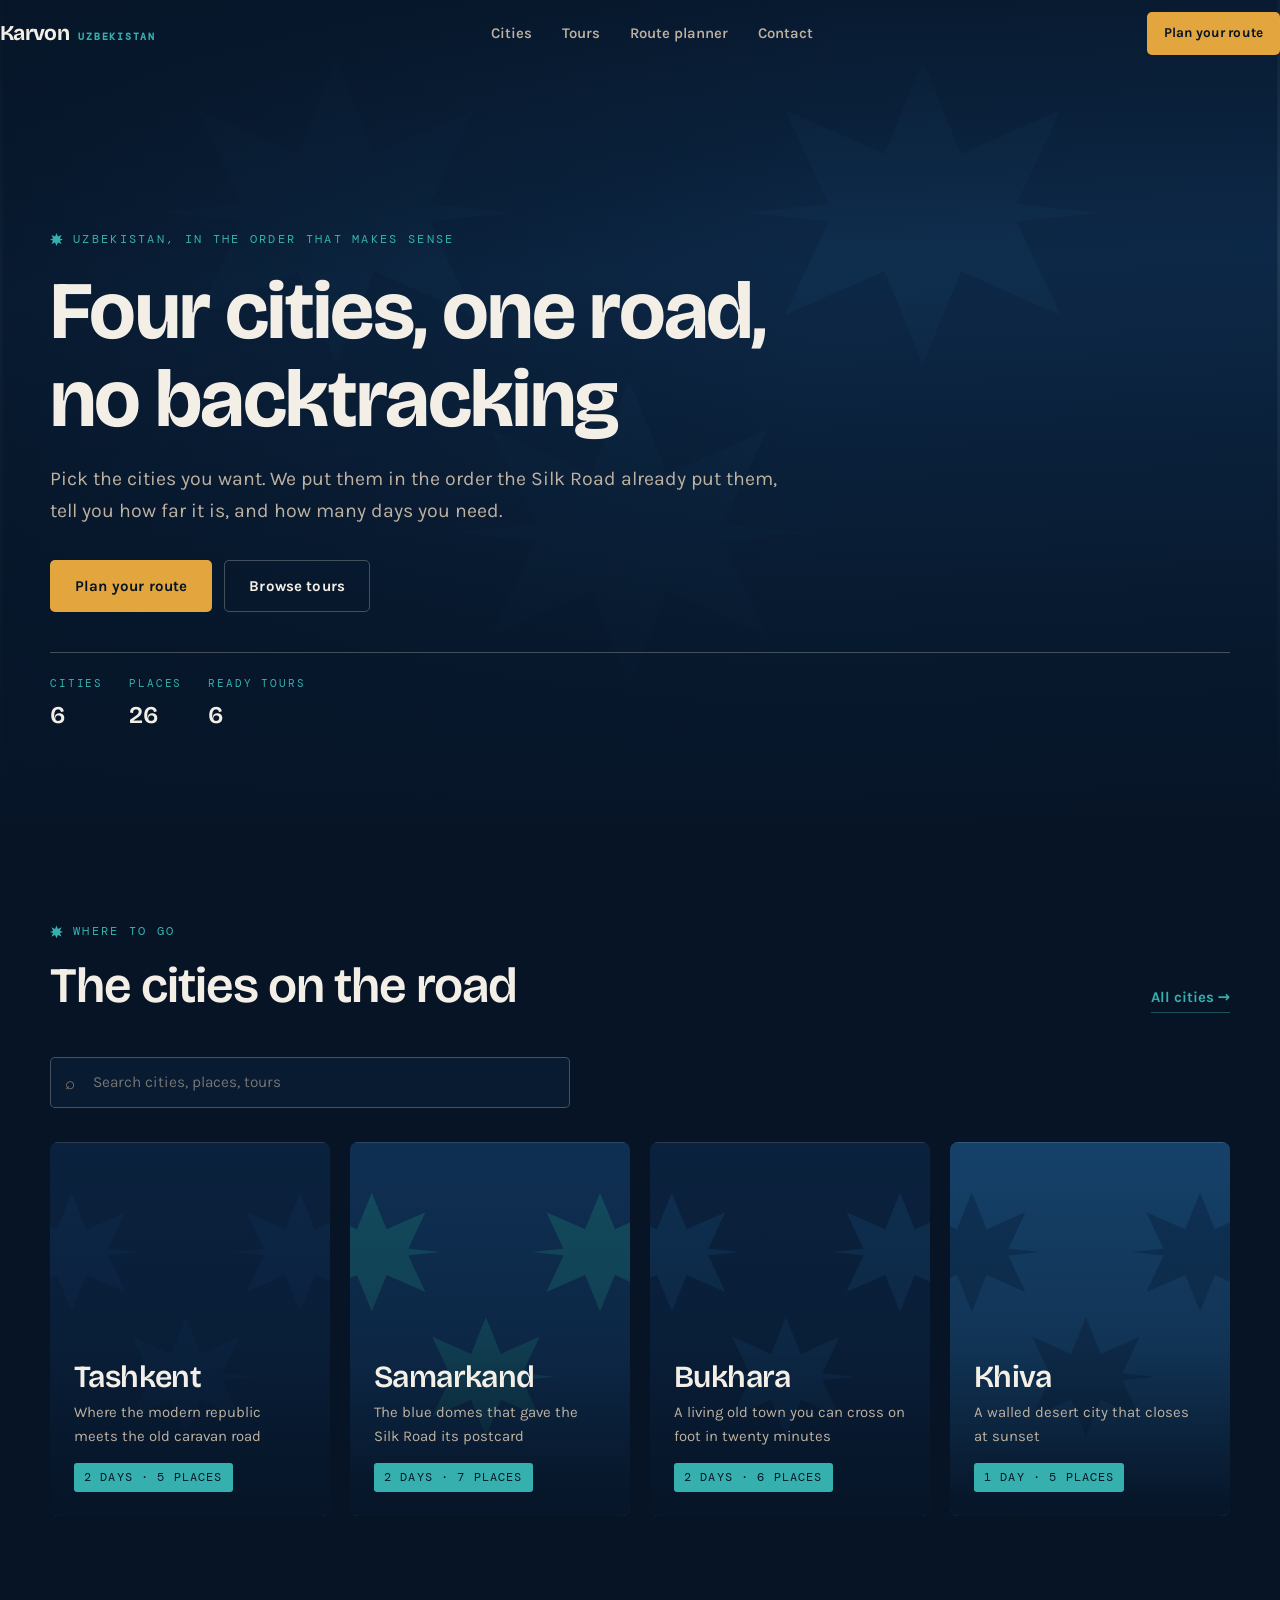
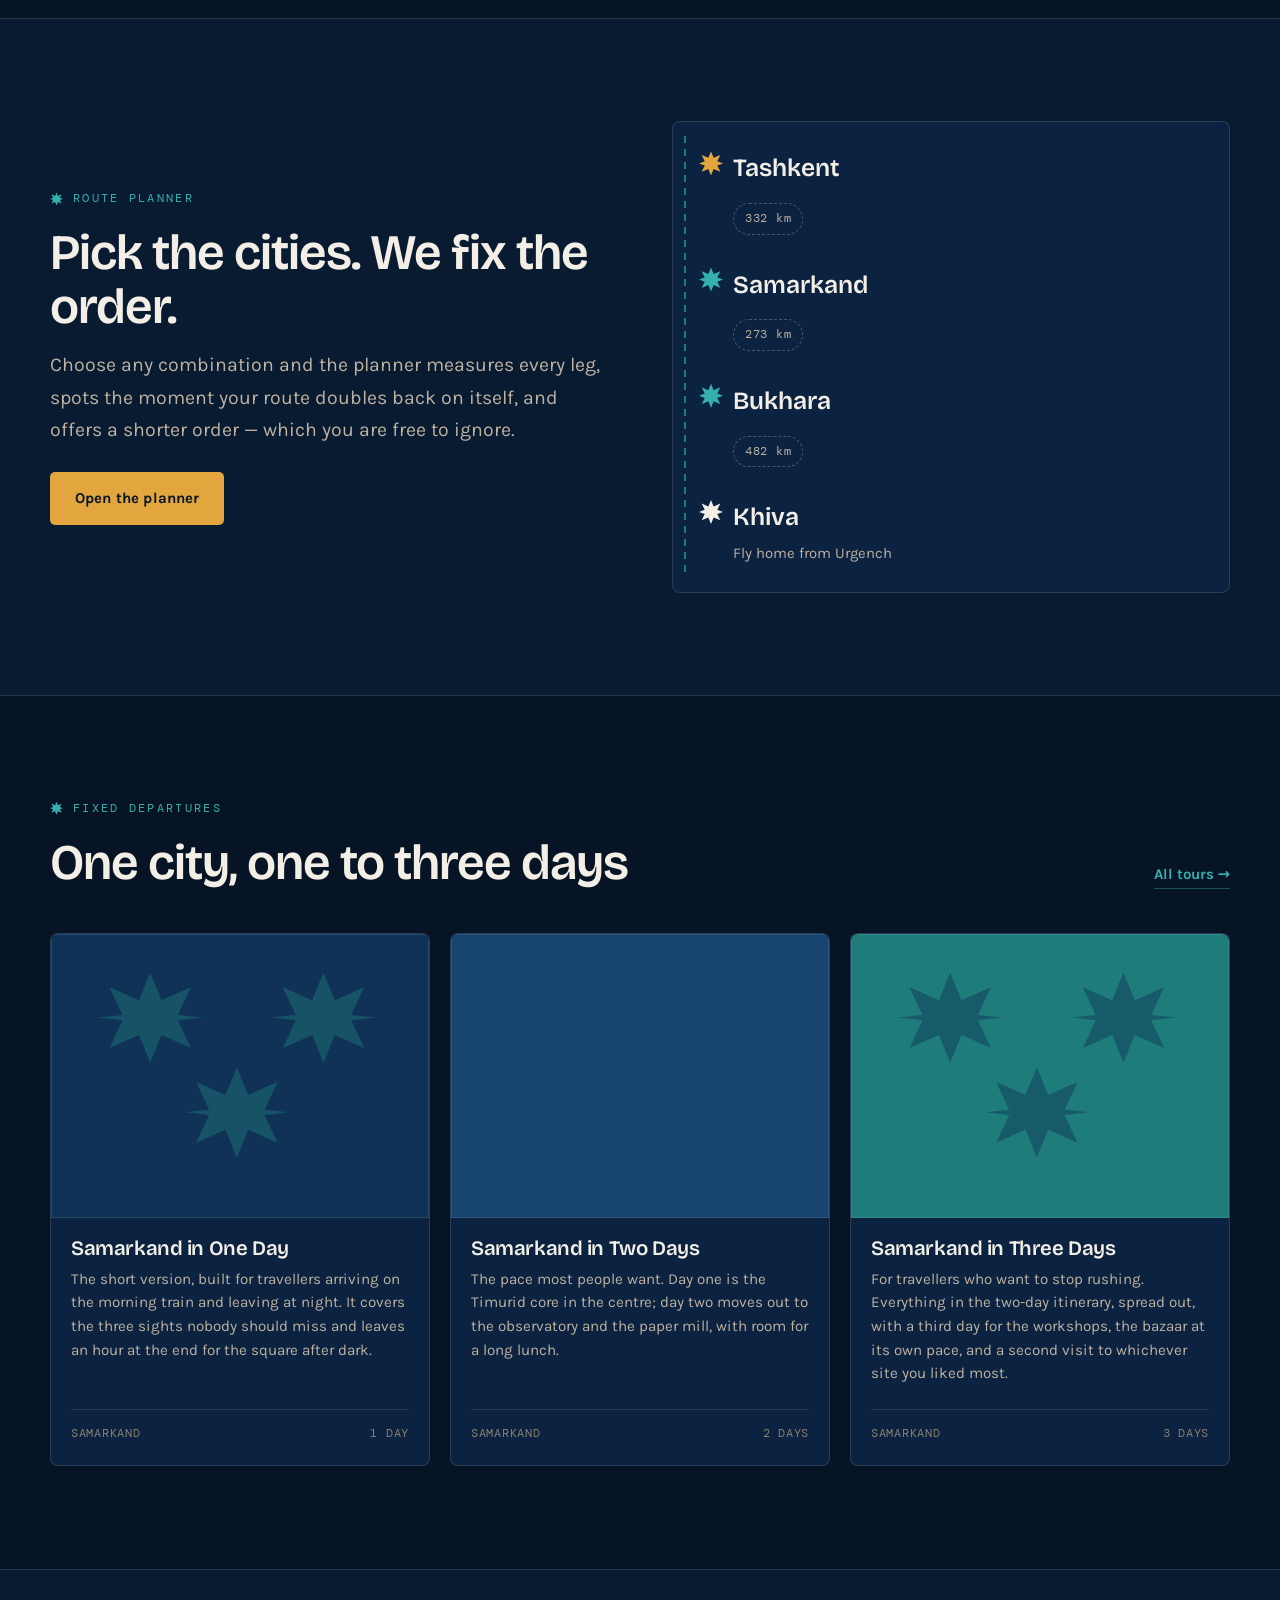
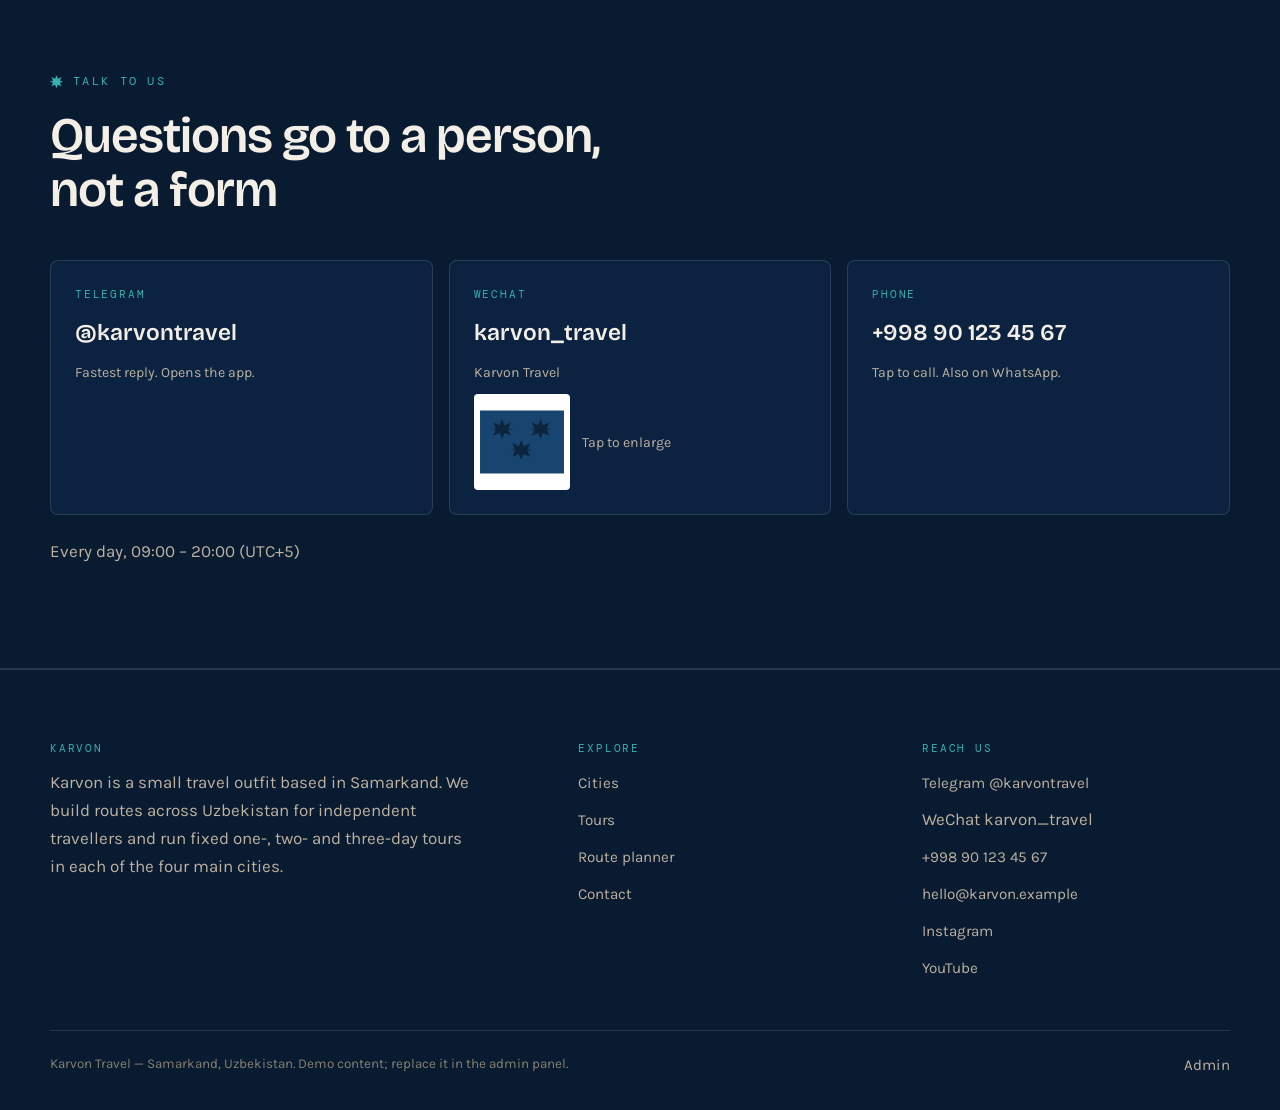
==== index.html @ ea20b738 "Add files via upload" ====
<!DOCTYPE html>
<html lang="en" data-base="./">
<head>
<meta charset="utf-8">
<meta name="viewport" content="width=device-width, initial-scale=1, viewport-fit=cover">
<title>Karvon — Uzbekistan, in the order that makes sense</title>
<meta name="description" content="Plan a Silk Road route across Uzbekistan, browse fixed one- to three-day city tours, and see every place we take travellers.">
<meta name="theme-color" content="#061426">
<meta property="og:type" content="website">
<meta property="og:title" content="Karvon — Uzbekistan, in the order that makes sense">
<meta property="og:description" content="Plan a Silk Road route across Uzbekistan, browse fixed one- to three-day city tours, and see every place we take travellers.">
<meta property="og:image" content="https://picsum.photos/seed/karvon-hero-main/1200/630">
<meta name="twitter:card" content="summary_large_image">
<link rel="icon" href="./assets/icons/favicon.svg">
<link rel="preconnect" href="https://fonts.googleapis.com">
<link rel="preconnect" href="https://fonts.gstatic.com" crossorigin>
<link rel="stylesheet" href="https://fonts.googleapis.com/css2?family=Bricolage+Grotesque:opsz,wght@12..96,400..800&family=DM+Mono:wght@400;500&family=Karla:wght@400;600;700&display=swap">
<link rel="stylesheet" href="./css/main.css">
</head>
<body data-page="home">
<a class="skip-link" href="#main">Skip to content</a>
<div id="site-nav"></div>
<main id="main">
  <div class="shell" style="padding:calc(var(--nav-h) + 70px) 0 80px">
    <div class="grid grid--3">
      <div class="skeleton skeleton--card"></div>
      <div class="skeleton skeleton--card"></div>
      <div class="skeleton skeleton--card"></div>
    </div>
  </div>
</main>
<div id="site-footer"></div>
<script src="./js/core.js"></script>
<script src="./js/route.js"></script>
<script src="./js/planner.js"></script>
<script src="./js/site.js"></script>
</body>
</html>
---- css/main.css ----
/* ============================================================
   Karvon — design system
   Palette taken from Timurid majolica: lapis ground, turquoise
   glaze, saffron, madder red, ganch-plaster chalk.
   ============================================================ */

:root {
  /* Surfaces */
  --lapis-900: #061426;
  --lapis-850: #081B31;
  --lapis-800: #0B2340;
  --lapis-700: #103257;
  --lapis-600: #17456F;

  /* Glazes */
  --glaze: #35B0AE;
  --glaze-dim: #1E7C7B;
  --saffron: #E3A53E;
  --saffron-dim: #B4801F;
  --madder: #CB5140;

  /* Plaster */
  --chalk: #F4EFE6;
  --sand: #BEB1A0;
  --sand-dim: #8A8071;

  /* Lines & shadows */
  --line: rgba(244, 239, 230, 0.13);
  --line-strong: rgba(244, 239, 230, 0.26);
  --shade-sm: 0 1px 2px rgba(2, 8, 16, 0.4);
  --shade-md: 0 12px 28px -12px rgba(2, 8, 16, 0.7);
  --shade-lg: 0 30px 60px -24px rgba(2, 8, 16, 0.85);

  /* Type */
  --display: "Bricolage Grotesque", "Trebuchet MS", sans-serif;
  --body: "Karla", "Segoe UI", system-ui, sans-serif;
  --mono: "DM Mono", ui-monospace, "SF Mono", Menlo, monospace;

  /* Rhythm */
  --shell: 1180px;
  --gutter: 24px;
  --radius: 5px;
  --radius-lg: 8px;
  --nav-h: 68px;
}

/* ---------- reset ---------- */
*, *::before, *::after { box-sizing: border-box; }
html { -webkit-text-size-adjust: 100%; scroll-behavior: smooth; }
body {
  margin: 0;
  background: var(--lapis-900);
  color: var(--chalk);
  font-family: var(--body);
  font-size: 17px;
  line-height: 1.65;
  -webkit-font-smoothing: antialiased;
  overflow-x: hidden;
}
img { max-width: 100%; display: block; }
a { color: inherit; text-decoration: none; }
button, input, select, textarea { font: inherit; color: inherit; }
h1, h2, h3, h4 { margin: 0; font-family: var(--display); font-weight: 600; line-height: 1.08; letter-spacing: -0.02em; }
p { margin: 0 0 1em; }
p:last-child { margin-bottom: 0; }
ul { margin: 0; padding: 0; list-style: none; }

:focus-visible {
  outline: 2px solid var(--saffron);
  outline-offset: 3px;
  border-radius: 2px;
}

::selection { background: var(--glaze); color: var(--lapis-900); }

.skip-link {
  position: absolute; left: 12px; top: -60px; z-index: 200;
  background: var(--saffron); color: var(--lapis-900);
  padding: 10px 16px; border-radius: var(--radius); font-weight: 700;
  transition: top .18s ease;
}
.skip-link:focus { top: 12px; }

/* ---------- type scale ---------- */
.d1 { font-size: clamp(2.6rem, 7.2vw, 5.1rem); font-weight: 700; }
.d2 { font-size: clamp(2rem, 4.4vw, 3.1rem); }
.d3 { font-size: clamp(1.45rem, 2.6vw, 2rem); }
.d4 { font-size: 1.2rem; letter-spacing: -0.01em; }

.eyebrow {
  font-family: var(--mono);
  font-size: 0.72rem;
  letter-spacing: 0.2em;
  text-transform: uppercase;
  color: var(--glaze);
  display: flex;
  align-items: center;
  gap: 10px;
  margin: 0 0 18px;
}
.eyebrow::before {
  content: "";
  width: 13px; height: 13px;
  flex: none;
  background: currentColor;
  /* eight-point girih star — the site's one recurring motif */
  clip-path: polygon(50% 0%, 61% 27%, 89% 15%, 76% 41%, 100% 50%, 76% 59%, 89% 85%, 61% 73%, 50% 100%, 39% 73%, 11% 85%, 24% 59%, 0% 50%, 24% 41%, 11% 15%, 39% 27%);
}
.lede { font-size: clamp(1.05rem, 1.6vw, 1.22rem); color: var(--sand); max-width: 62ch; }
.data { font-family: var(--mono); font-size: 0.82rem; letter-spacing: 0.02em; }
.muted { color: var(--sand); }

/* ---------- layout ---------- */
.shell { width: min(100% - (var(--gutter) * 2), var(--shell)); margin-inline: auto; }
.section { padding: clamp(56px, 8vw, 104px) 0; }
.section--tight { padding: clamp(40px, 5vw, 64px) 0; }
.section--band { background: var(--lapis-850); border-block: 1px solid var(--line); }
.section-head { margin-bottom: clamp(28px, 4vw, 44px); }
.section-head .d2 { max-width: 20ch; }
.section-head-row {
  display: flex; align-items: flex-end; justify-content: space-between;
  gap: 24px; flex-wrap: wrap;
}

/* ---------- buttons ---------- */
.btn {
  --btn-bg: var(--saffron);
  --btn-fg: var(--lapis-900);
  display: inline-flex; align-items: center; gap: 9px;
  padding: 13px 24px;
  background: var(--btn-bg); color: var(--btn-fg);
  border: 1px solid transparent; border-radius: var(--radius);
  font-weight: 700; font-size: 0.94rem; letter-spacing: 0.01em;
  cursor: pointer;
  transition: transform .16s ease, background-color .16s ease, border-color .16s ease, color .16s ease;
}
.btn:hover { transform: translateY(-2px); background: #F0B854; }
.btn:active { transform: translateY(0); }
.btn[disabled] { opacity: .45; pointer-events: none; }
.btn--ghost { --btn-bg: transparent; --btn-fg: var(--chalk); border-color: var(--line-strong); }
.btn--ghost:hover { background: rgba(244, 239, 230, 0.08); border-color: var(--chalk); }
.btn--glaze { --btn-bg: var(--glaze); }
.btn--glaze:hover { background: #46C6C4; }
.btn--sm { padding: 9px 16px; font-size: 0.85rem; }
.btn--block { width: 100%; justify-content: center; }
.btn--danger { --btn-bg: transparent; --btn-fg: var(--madder); border-color: rgba(203, 81, 64, .5); }
.btn--danger:hover { background: rgba(203, 81, 64, .14); }

.textlink {
  color: var(--glaze); font-weight: 700; font-size: .93rem;
  border-bottom: 1px solid rgba(53, 176, 174, .4); padding-bottom: 2px;
  transition: border-color .16s ease, color .16s ease;
}
.textlink:hover { color: var(--saffron); border-bottom-color: var(--saffron); }

/* ---------- nav ---------- */
.nav {
  position: fixed; inset: 0 0 auto 0; z-index: 100;
  height: var(--nav-h);
  display: flex; align-items: center;
  background: transparent;
  border-bottom: 1px solid transparent;
  transition: background-color .28s ease, border-color .28s ease, backdrop-filter .28s ease;
}
.nav.is-solid,
body[data-nav="solid"] .nav {
  background: rgba(6, 20, 38, 0.92);
  backdrop-filter: blur(14px);
  border-bottom-color: var(--line);
}
.nav__inner { display: flex; align-items: center; justify-content: space-between; gap: 20px; width: 100%; }
.nav__brand { display: flex; align-items: baseline; gap: 9px; font-family: var(--display); font-size: 1.32rem; font-weight: 700; letter-spacing: -0.03em; }
.nav__brand span { font-family: var(--mono); font-size: .62rem; letter-spacing: .18em; text-transform: uppercase; color: var(--glaze); }
.nav__links { display: flex; align-items: center; gap: 4px; }
.nav__links a {
  padding: 8px 13px; border-radius: var(--radius);
  font-size: .93rem; font-weight: 600; color: var(--sand);
  transition: color .16s ease, background-color .16s ease;
}
.nav__links a:hover { color: var(--chalk); background: rgba(244, 239, 230, .07); }
.nav__links a[aria-current="page"] { color: var(--chalk); }
.nav__links a[aria-current="page"]::after {
  content: ""; display: block; height: 2px; margin-top: 4px;
  background: var(--saffron); border-radius: 2px;
}
.nav__actions { display: flex; align-items: center; gap: 10px; }
.nav__burger {
  display: none; width: 42px; height: 42px;
  align-items: center; justify-content: center;
  background: transparent; border: 1px solid var(--line-strong);
  border-radius: var(--radius); cursor: pointer;
}
.nav__burger span { display: block; width: 18px; height: 1.5px; background: var(--chalk); position: relative; transition: background-color .2s; }
.nav__burger span::before, .nav__burger span::after {
  content: ""; position: absolute; left: 0; width: 18px; height: 1.5px; background: var(--chalk);
  transition: transform .22s ease, top .22s ease;
}
.nav__burger span::before { top: -6px; }
.nav__burger span::after { top: 6px; }
.nav__burger[aria-expanded="true"] span { background: transparent; }
.nav__burger[aria-expanded="true"] span::before { top: 0; transform: rotate(45deg); }
.nav__burger[aria-expanded="true"] span::after { top: 0; transform: rotate(-45deg); }

.nav__sheet {
  position: fixed; inset: var(--nav-h) 0 0 0; z-index: 99;
  background: var(--lapis-900);
  padding: 28px var(--gutter) 40px;
  display: none; flex-direction: column; gap: 4px;
  overflow-y: auto;
}
.nav__sheet.is-open { display: flex; }
.nav__sheet a {
  padding: 15px 4px; font-family: var(--display); font-size: 1.55rem; font-weight: 600;
  border-bottom: 1px solid var(--line);
}
.nav__sheet .btn { margin-top: 22px; }

/* ---------- hero ---------- */
.hero { position: relative; min-height: min(94vh, 820px); display: flex; align-items: flex-end; overflow: hidden; }
.hero--short { min-height: min(66vh, 560px); }
.hero__media { position: absolute; inset: 0; }
.hero__media img { width: 100%; height: 100%; object-fit: cover; }
.hero__media::after {
  content: ""; position: absolute; inset: 0;
  background:
    linear-gradient(178deg, rgba(6,20,38,.86) 0%, rgba(6,20,38,.32) 34%, rgba(6,20,38,.78) 72%, var(--lapis-900) 100%),
    linear-gradient(96deg, rgba(6,20,38,.72) 0%, rgba(6,20,38,0) 62%);
}
.hero__body { position: relative; padding: calc(var(--nav-h) + 48px) 0 clamp(44px, 7vw, 84px); }
.hero__body .d1 { max-width: 15ch; }
.hero__body .lede { margin-top: 20px; }
.hero__cta { display: flex; gap: 12px; flex-wrap: wrap; margin-top: 32px; }
.hero__meta {
  display: flex; gap: 26px; flex-wrap: wrap;
  margin-top: 40px; padding-top: 22px; border-top: 1px solid var(--line-strong);
}
.hero__meta div { display: flex; flex-direction: column; gap: 3px; }
.hero__meta dt, .hero__meta .k { font-family: var(--mono); font-size: .68rem; letter-spacing: .17em; text-transform: uppercase; color: var(--glaze); }
.hero__meta .v { font-family: var(--display); font-size: 1.5rem; font-weight: 600; }

/* ---------- cards ---------- */
.grid { display: grid; gap: 20px; }
.grid--3 { grid-template-columns: repeat(3, 1fr); }
.grid--2 { grid-template-columns: repeat(2, 1fr); }
.grid--4 { grid-template-columns: repeat(4, 1fr); }

.card {
  position: relative; display: flex; flex-direction: column;
  background: var(--lapis-800); border: 1px solid var(--line);
  border-radius: var(--radius-lg); overflow: hidden;
  transition: transform .22s ease, border-color .22s ease, box-shadow .22s ease;
}
.card:hover { transform: translateY(-4px); border-color: var(--line-strong); box-shadow: var(--shade-md); }
.card__media { position: relative; aspect-ratio: 4 / 3; overflow: hidden; background: var(--lapis-700); }
.card__media img { width: 100%; height: 100%; object-fit: cover; transition: transform .5s cubic-bezier(.2,.7,.3,1); }
.card:hover .card__media img { transform: scale(1.05); }
.card__body { padding: 20px 20px 22px; display: flex; flex-direction: column; gap: 8px; flex: 1; }
.card__title { font-family: var(--display); font-size: 1.28rem; font-weight: 600; }
.card__text { color: var(--sand); font-size: .95rem; line-height: 1.55; }
.card__foot {
  margin-top: auto; padding-top: 14px;
  display: flex; align-items: center; justify-content: space-between; gap: 12px;
  border-top: 1px solid var(--line);
  font-family: var(--mono); font-size: .74rem; letter-spacing: .06em; color: var(--sand-dim);
  text-transform: uppercase;
}

/* city card — image-led, text over the photo */
.city-card { position: relative; display: block; border-radius: var(--radius-lg); overflow: hidden; aspect-ratio: 3 / 4; }
.city-card--wide { aspect-ratio: 16 / 11; }
.city-card img { width: 100%; height: 100%; object-fit: cover; transition: transform .6s cubic-bezier(.2,.7,.3,1); }
.city-card:hover img { transform: scale(1.055); }
.city-card::after {
  content: ""; position: absolute; inset: 0;
  background: linear-gradient(to top, rgba(6,20,38,.94) 4%, rgba(6,20,38,.35) 46%, rgba(6,20,38,.08) 100%);
}
.city-card__body { position: absolute; inset: auto 0 0 0; z-index: 2; padding: 24px; }
.city-card__body h3 { font-size: clamp(1.5rem, 2.4vw, 2rem); }
.city-card__body p { color: var(--sand); font-size: .93rem; margin: 6px 0 0; max-width: 34ch; }
.city-card__days {
  display: inline-flex; align-items: center; gap: 7px; margin-top: 14px;
  font-family: var(--mono); font-size: .72rem; letter-spacing: .1em; text-transform: uppercase;
  color: var(--lapis-900); background: var(--glaze);
  padding: 5px 10px; border-radius: 3px;
}

.chip {
  display: inline-flex; align-items: center; gap: 6px;
  padding: 5px 11px; border-radius: 100px;
  border: 1px solid var(--line-strong); background: transparent;
  font-family: var(--mono); font-size: .71rem; letter-spacing: .08em; text-transform: uppercase;
  color: var(--sand); cursor: pointer;
  transition: background-color .16s ease, color .16s ease, border-color .16s ease;
}
.chip:hover { color: var(--chalk); border-color: var(--chalk); }
.chip[aria-pressed="true"] { background: var(--glaze); border-color: var(--glaze); color: var(--lapis-900); font-weight: 700; }
.chip--static { cursor: default; }
.chip--static:hover { color: var(--sand); border-color: var(--line-strong); }
.chip-row { display: flex; flex-wrap: wrap; gap: 8px; }

/* ---------- forms ---------- */
.field { display: flex; flex-direction: column; gap: 7px; }
.field > label, .label {
  font-family: var(--mono); font-size: .71rem; letter-spacing: .14em;
  text-transform: uppercase; color: var(--glaze);
}
.input, .select, .textarea {
  width: 100%; padding: 12px 14px;
  background: var(--lapis-850); border: 1px solid var(--line-strong);
  border-radius: var(--radius); color: var(--chalk);
  font-size: .96rem;
  transition: border-color .16s ease, background-color .16s ease;
}
.input:focus, .select:focus, .textarea:focus { border-color: var(--glaze); background: var(--lapis-800); outline: none; }
.textarea { min-height: 110px; resize: vertical; line-height: 1.55; }
.select { appearance: none; background-image: linear-gradient(45deg, transparent 50%, var(--sand) 50%), linear-gradient(135deg, var(--sand) 50%, transparent 50%); background-position: calc(100% - 19px) 51%, calc(100% - 13px) 51%; background-size: 6px 6px, 6px 6px; background-repeat: no-repeat; padding-right: 40px; }
.hint { font-size: .82rem; color: var(--sand-dim); }

/* ---------- search ---------- */
.search { position: relative; }
.search__input { padding-left: 42px; }
.search__icon { position: absolute; left: 15px; top: 50%; transform: translateY(-50%); color: var(--sand-dim); pointer-events: none; }
.search__results {
  position: absolute; z-index: 40; inset: calc(100% + 8px) 0 auto 0;
  background: var(--lapis-800); border: 1px solid var(--line-strong);
  border-radius: var(--radius-lg); box-shadow: var(--shade-lg);
  max-height: 380px; overflow-y: auto; padding: 6px;
}
.search__results[hidden] { display: none; }
.search__hit { display: flex; align-items: center; gap: 12px; padding: 10px 12px; border-radius: var(--radius); width: 100%; text-align: left; background: transparent; border: 0; cursor: pointer; }
.search__hit:hover, .search__hit.is-active { background: rgba(244,239,230,.08); }
.search__hit img { width: 44px; height: 44px; border-radius: 4px; object-fit: cover; flex: none; }
.search__hit strong { display: block; font-weight: 700; font-size: .95rem; }
.search__hit span { font-family: var(--mono); font-size: .7rem; letter-spacing: .1em; text-transform: uppercase; color: var(--glaze); }

/* ---------- gallery ---------- */
.gallery__main { position: relative; border-radius: var(--radius-lg); overflow: hidden; background: var(--lapis-800); aspect-ratio: 3 / 2; }
.gallery__track { display: flex; height: 100%; overflow-x: auto; scroll-snap-type: x mandatory; scrollbar-width: none; -webkit-overflow-scrolling: touch; }
.gallery__track::-webkit-scrollbar { display: none; }
.gallery__slide { flex: 0 0 100%; scroll-snap-align: center; height: 100%; }
.gallery__slide img { width: 100%; height: 100%; object-fit: cover; cursor: zoom-in; }
.gallery__arrow {
  position: absolute; top: 50%; transform: translateY(-50%); z-index: 3;
  width: 44px; height: 44px; border-radius: 50%;
  background: rgba(6,20,38,.72); border: 1px solid var(--line-strong);
  color: var(--chalk); cursor: pointer; display: grid; place-items: center;
  backdrop-filter: blur(6px);
  transition: background-color .16s ease;
}
.gallery__arrow:hover { background: var(--lapis-700); }
.gallery__arrow--prev { left: 12px; }
.gallery__arrow--next { right: 12px; }
.gallery__count {
  position: absolute; right: 12px; bottom: 12px; z-index: 3;
  padding: 5px 10px; border-radius: 3px;
  background: rgba(6,20,38,.78); font-family: var(--mono); font-size: .74rem;
}
.gallery__thumbs { display: flex; gap: 8px; margin-top: 10px; overflow-x: auto; padding-bottom: 4px; scrollbar-width: thin; }
.gallery__thumb {
  flex: 0 0 84px; height: 60px; border-radius: 4px; overflow: hidden;
  border: 2px solid transparent; padding: 0; background: none; cursor: pointer; opacity: .55;
  transition: opacity .16s ease, border-color .16s ease;
}
.gallery__thumb img { width: 100%; height: 100%; object-fit: cover; }
.gallery__thumb[aria-selected="true"] { opacity: 1; border-color: var(--saffron); }
.gallery__thumb:hover { opacity: 1; }

/* ---------- lightbox ---------- */
.lightbox {
  position: fixed; inset: 0; z-index: 300;
  background: rgba(4, 12, 24, .96);
  display: grid; place-items: center; padding: 24px;
}
.lightbox[hidden] { display: none; }
.lightbox img { max-width: 100%; max-height: 86vh; object-fit: contain; border-radius: var(--radius); }
.lightbox__close, .lightbox__nav {
  position: absolute; background: rgba(244,239,230,.1); border: 1px solid var(--line-strong);
  color: var(--chalk); width: 46px; height: 46px; border-radius: 50%; cursor: pointer;
  display: grid; place-items: center;
}
.lightbox__close { top: 20px; right: 20px; }
.lightbox__nav--prev { left: 20px; top: 50%; transform: translateY(-50%); }
.lightbox__nav--next { right: 20px; top: 50%; transform: translateY(-50%); }
.lightbox__cap { position: absolute; bottom: 20px; left: 50%; transform: translateX(-50%); font-family: var(--mono); font-size: .78rem; color: var(--sand); }

/* ---------- modal ---------- */
.modal { position: fixed; inset: 0; z-index: 250; display: flex; align-items: flex-end; justify-content: center; }
.modal[hidden] { display: none; }
.modal__scrim { position: absolute; inset: 0; background: rgba(4, 12, 24, .82); backdrop-filter: blur(3px); border: 0; padding: 0; cursor: pointer; }
.modal__panel {
  position: relative; z-index: 2;
  width: min(100%, 900px); max-height: 92vh; overflow-y: auto;
  background: var(--lapis-850); border: 1px solid var(--line-strong);
  border-radius: var(--radius-lg) var(--radius-lg) 0 0;
  box-shadow: var(--shade-lg);
  animation: rise .28s cubic-bezier(.2,.8,.3,1);
}
@keyframes rise { from { transform: translateY(28px); opacity: 0; } }
.modal__close {
  position: sticky; top: 12px; float: right; margin: 12px 12px 0 0; z-index: 5;
  width: 38px; height: 38px; border-radius: 50%;
  background: rgba(6,20,38,.85); border: 1px solid var(--line-strong); color: var(--chalk); cursor: pointer;
}
.modal__inner { padding: 0 clamp(20px, 4vw, 34px) clamp(28px, 4vw, 38px); }

/* ---------- route ribbon (signature element) ---------- */
.ribbon { position: relative; padding-left: 34px; }
.ribbon::before {
  content: ""; position: absolute; left: 11px; top: 14px; bottom: 14px; width: 2px;
  background: repeating-linear-gradient(to bottom, var(--glaze-dim) 0 7px, transparent 7px 13px);
}
.ribbon__stop { position: relative; padding: 0 0 30px; }
.ribbon__stop:last-child { padding-bottom: 0; }
.ribbon__node {
  position: absolute; left: -34px; top: 3px;
  width: 24px; height: 24px; background: var(--glaze);
  clip-path: polygon(50% 0%, 61% 27%, 89% 15%, 76% 41%, 100% 50%, 76% 59%, 89% 85%, 61% 73%, 50% 100%, 39% 73%, 11% 85%, 24% 59%, 0% 50%, 24% 41%, 11% 15%, 39% 27%);
}
.ribbon__stop--start .ribbon__node { background: var(--saffron); }
.ribbon__stop--end .ribbon__node { background: var(--chalk); }
.ribbon__city { font-family: var(--display); font-size: 1.55rem; font-weight: 600; }
.ribbon__sub { color: var(--sand); font-size: .93rem; }
.ribbon__places { display: flex; flex-wrap: wrap; gap: 6px; margin-top: 10px; }
.ribbon__leg {
  display: inline-flex; align-items: center; gap: 8px;
  margin-top: 14px; padding: 5px 11px;
  border: 1px dashed var(--line-strong); border-radius: 100px;
  font-family: var(--mono); font-size: .73rem; letter-spacing: .06em; color: var(--sand);
}
.ribbon__leg--back { border-style: solid; border-color: rgba(203,81,64,.55); background: rgba(203,81,64,.12); color: #F0A79A; }
.ribbon__stop--back .ribbon__node { background: var(--madder); }
.ribbon__stop--back::after {
  /* the retrace mark — the line physically doubles back */
  content: ""; position: absolute; left: -26px; top: -18px; width: 9px; height: 34px;
  border: 2px solid var(--madder); border-left: 0; border-radius: 0 20px 20px 0;
}

.verdict {
  display: flex; align-items: flex-start; gap: 14px;
  padding: 16px 18px; border-radius: var(--radius-lg);
  border: 1px solid var(--line-strong); background: var(--lapis-800);
}
.verdict__dot { flex: none; width: 11px; height: 11px; border-radius: 50%; margin-top: 7px; background: var(--glaze); }
.verdict h3 { font-family: var(--body); font-size: 1rem; font-weight: 700; letter-spacing: 0; }
.verdict p { font-size: .92rem; color: var(--sand); margin: 4px 0 0; }
.verdict--warn { border-color: rgba(203,81,64,.5); background: rgba(203,81,64,.1); }
.verdict--warn .verdict__dot { background: var(--madder); }
.verdict--good { border-color: rgba(53,176,174,.45); background: rgba(53,176,174,.09); }
.verdict--note { border-color: rgba(227,165,62,.45); background: rgba(227,165,62,.08); }
.verdict--note .verdict__dot { background: var(--saffron); }
.verdict__actions { margin-top: 14px; display: flex; gap: 10px; flex-wrap: wrap; }

.stat-row { display: grid; grid-template-columns: repeat(3, 1fr); gap: 1px; background: var(--line); border: 1px solid var(--line); border-radius: var(--radius-lg); overflow: hidden; }
.stat { background: var(--lapis-800); padding: 18px 20px; }
.stat .k { font-family: var(--mono); font-size: .68rem; letter-spacing: .15em; text-transform: uppercase; color: var(--glaze); display: block; margin-bottom: 6px; }
.stat .v { font-family: var(--display); font-size: 1.85rem; font-weight: 600; line-height: 1; }
.stat .v small { font-size: .9rem; font-weight: 400; color: var(--sand); margin-left: 4px; }

/* picker */
.picker { display: grid; gap: 10px; }
.picker__item {
  display: flex; align-items: center; gap: 14px; width: 100%;
  padding: 12px 14px; text-align: left; cursor: pointer;
  background: var(--lapis-800); border: 1px solid var(--line);
  border-radius: var(--radius-lg); color: inherit;
  transition: border-color .16s ease, background-color .16s ease;
}
.picker__item:hover { border-color: var(--line-strong); }
.picker__item[aria-pressed="true"] { border-color: var(--glaze); background: rgba(53,176,174,.1); }
.picker__item img { width: 54px; height: 54px; border-radius: 4px; object-fit: cover; flex: none; }
.picker__item strong { display: block; font-size: 1.02rem; }
.picker__item .data { color: var(--sand-dim); }
.picker__order {
  flex: none; width: 27px; height: 27px; border-radius: 50%;
  display: grid; place-items: center;
  font-family: var(--mono); font-size: .8rem; font-weight: 500;
  background: var(--glaze); color: var(--lapis-900);
}
.picker__item[aria-pressed="false"] .picker__order { background: transparent; border: 1px dashed var(--line-strong); color: var(--sand-dim); }

/* selected list with reordering */
.order-list { display: grid; gap: 8px; }
.order-item {
  display: flex; align-items: center; gap: 12px;
  padding: 10px 12px; background: var(--lapis-800);
  border: 1px solid var(--line); border-radius: var(--radius);
}
.order-item[draggable="true"] { cursor: grab; }
.order-item.is-dragging { opacity: .4; }
.order-item.is-over { border-color: var(--saffron); }
.order-item__grip { color: var(--sand-dim); font-family: var(--mono); font-size: .9rem; cursor: grab; }
.order-item__name { flex: 1; font-weight: 700; }
.order-item__btns { display: flex; gap: 4px; }
.icon-btn {
  width: 30px; height: 30px; border-radius: 4px; cursor: pointer;
  background: transparent; border: 1px solid var(--line-strong); color: var(--sand);
  display: grid; place-items: center; font-size: .85rem;
  transition: color .16s ease, border-color .16s ease;
}
.icon-btn:hover { color: var(--chalk); border-color: var(--chalk); }
.icon-btn[disabled] { opacity: .3; pointer-events: none; }

/* ---------- map ---------- */
.map { height: 380px; border-radius: var(--radius-lg); overflow: hidden; border: 1px solid var(--line); background: var(--lapis-800); }
.map--tall { height: 460px; }
.leaflet-container { background: var(--lapis-800) !important; font-family: var(--body) !important; }
.leaflet-popup-content-wrapper, .leaflet-popup-tip { background: var(--lapis-800); color: var(--chalk); border-radius: var(--radius); box-shadow: var(--shade-md); }
.leaflet-popup-content { margin: 12px 14px; font-size: .9rem; }
.leaflet-control-attribution { background: rgba(6,20,38,.8) !important; color: var(--sand-dim) !important; }
.leaflet-control-attribution a { color: var(--glaze) !important; }
.map-pin {
  width: 22px; height: 22px; background: var(--saffron);
  clip-path: polygon(50% 0%, 61% 27%, 89% 15%, 76% 41%, 100% 50%, 76% 59%, 89% 85%, 61% 73%, 50% 100%, 39% 73%, 11% 85%, 24% 59%, 0% 50%, 24% 41%, 11% 15%, 39% 27%);
}
.map-fallback { height: 100%; display: grid; place-items: center; text-align: center; padding: 24px; color: var(--sand); }

/* ---------- contact ---------- */
.contact-grid { display: grid; grid-template-columns: repeat(3, 1fr); gap: 16px; }
.contact-card {
  display: flex; flex-direction: column; gap: 10px;
  padding: 24px; background: var(--lapis-800);
  border: 1px solid var(--line); border-radius: var(--radius-lg);
  transition: border-color .2s ease, transform .2s ease;
}
.contact-card:hover { border-color: var(--glaze); transform: translateY(-3px); }
.contact-card__k { font-family: var(--mono); font-size: .7rem; letter-spacing: .16em; text-transform: uppercase; color: var(--glaze); }
.contact-card__v { font-family: var(--display); font-size: 1.42rem; font-weight: 600; word-break: break-word; }
.contact-card__note { font-size: .88rem; color: var(--sand); }
.qr {
  margin-top: auto; padding-top: 14px;
  display: flex; align-items: center; gap: 12px;
}
.qr img { width: 96px; height: 96px; border-radius: 4px; background: #fff; padding: 6px; cursor: zoom-in; }

/* ---------- itinerary ---------- */
.day { border: 1px solid var(--line); border-radius: var(--radius-lg); overflow: hidden; background: var(--lapis-800); }
.day + .day { margin-top: 16px; }
.day__head { display: flex; align-items: baseline; gap: 14px; padding: 18px 22px; border-bottom: 1px solid var(--line); flex-wrap: wrap; }
.day__num { font-family: var(--mono); font-size: .72rem; letter-spacing: .16em; text-transform: uppercase; color: var(--saffron); }
.day__title { font-family: var(--display); font-size: 1.3rem; font-weight: 600; }
.day__list { padding: 8px 22px 20px; }
.day__item { display: flex; gap: 14px; padding: 13px 0; border-bottom: 1px solid var(--line); align-items: flex-start; }
.day__item:last-child { border-bottom: 0; }
.day__item img { width: 76px; height: 56px; border-radius: 4px; object-fit: cover; flex: none; }
.day__item strong { display: block; font-size: 1.02rem; }
.day__item p { font-size: .9rem; color: var(--sand); margin: 3px 0 0; }
.day__note { margin: 0 22px 20px; padding: 12px 14px; border-left: 2px solid var(--saffron); background: rgba(227,165,62,.07); font-size: .9rem; color: var(--sand); }

/* ---------- states ---------- */
.state { text-align: center; padding: clamp(40px, 7vw, 76px) 24px; border: 1px dashed var(--line-strong); border-radius: var(--radius-lg); }
.state h3 { font-family: var(--display); font-size: 1.4rem; margin-bottom: 8px; }
.state p { color: var(--sand); max-width: 46ch; margin-inline: auto; }
.state .btn { margin-top: 20px; }
.skeleton { background: linear-gradient(90deg, var(--lapis-800) 25%, var(--lapis-700) 50%, var(--lapis-800) 75%); background-size: 200% 100%; animation: shimmer 1.3s linear infinite; border-radius: var(--radius-lg); }
@keyframes shimmer { to { background-position: -200% 0; } }
.skeleton--card { aspect-ratio: 3 / 4; }

.toast {
  position: fixed; left: 50%; bottom: 26px; transform: translate(-50%, 20px); z-index: 400;
  padding: 12px 20px; border-radius: var(--radius);
  background: var(--chalk); color: var(--lapis-900); font-weight: 700; font-size: .92rem;
  box-shadow: var(--shade-lg); opacity: 0; pointer-events: none;
  transition: opacity .2s ease, transform .2s ease;
}
.toast.is-on { opacity: 1; transform: translate(-50%, 0); }
.toast--bad { background: var(--madder); color: #fff; }

/* ---------- footer ---------- */
.footer { border-top: 1px solid var(--line); background: var(--lapis-850); padding: clamp(44px, 6vw, 72px) 0 32px; }
.footer__grid { display: grid; grid-template-columns: 1.6fr 1fr 1fr; gap: 36px; }
.footer h4 { font-family: var(--mono); font-size: .7rem; letter-spacing: .16em; text-transform: uppercase; color: var(--glaze); font-weight: 400; margin-bottom: 14px; }
.footer a { color: var(--sand); font-size: .95rem; }
.footer a:hover { color: var(--chalk); }
.footer li { margin-bottom: 9px; }
.footer__base {
  margin-top: 40px; padding-top: 22px; border-top: 1px solid var(--line);
  display: flex; justify-content: space-between; gap: 16px; flex-wrap: wrap;
  font-size: .84rem; color: var(--sand-dim);
}

/* ---------- reveal ---------- */
.reveal { opacity: 0; transform: translateY(18px); transition: opacity .6s cubic-bezier(.2,.7,.3,1), transform .6s cubic-bezier(.2,.7,.3,1); }
.reveal.is-in { opacity: 1; transform: none; }

/* ---------- responsive ---------- */
@media (max-width: 1000px) {
  .grid--4 { grid-template-columns: repeat(2, 1fr); }
  .grid--3 { grid-template-columns: repeat(2, 1fr); }
  .footer__grid { grid-template-columns: 1fr 1fr; }
  .contact-grid { grid-template-columns: 1fr; }
}
@media (max-width: 820px) {
  :root { --gutter: 18px; }
  body { font-size: 16px; }
  .nav__links, .nav__actions .btn { display: none; }
  .nav__burger { display: flex; }
  .split { grid-template-columns: 1fr !important; }
  .stat-row { grid-template-columns: 1fr; }
  .map { height: 300px; }
}
@media (max-width: 620px) {
  .grid--3, .grid--2, .grid--4 { grid-template-columns: 1fr; }
  .footer__grid { grid-template-columns: 1fr; gap: 26px; }
  .hero__meta { gap: 18px 26px; }
  .city-card { aspect-ratio: 4 / 3; }
  .gallery__main { aspect-ratio: 4 / 3; }
  .modal__panel { max-height: 94vh; }
  .day__item img { width: 60px; height: 46px; }
}

@media (prefers-reduced-motion: reduce) {
  *, *::before, *::after {
    animation-duration: .001ms !important;
    transition-duration: .001ms !important;
    scroll-behavior: auto !important;
  }
  .reveal { opacity: 1; transform: none; }
}

@media print {
  .nav, .footer, .btn, .nav__sheet { display: none !important; }
  body { background: #fff; color: #000; }
}
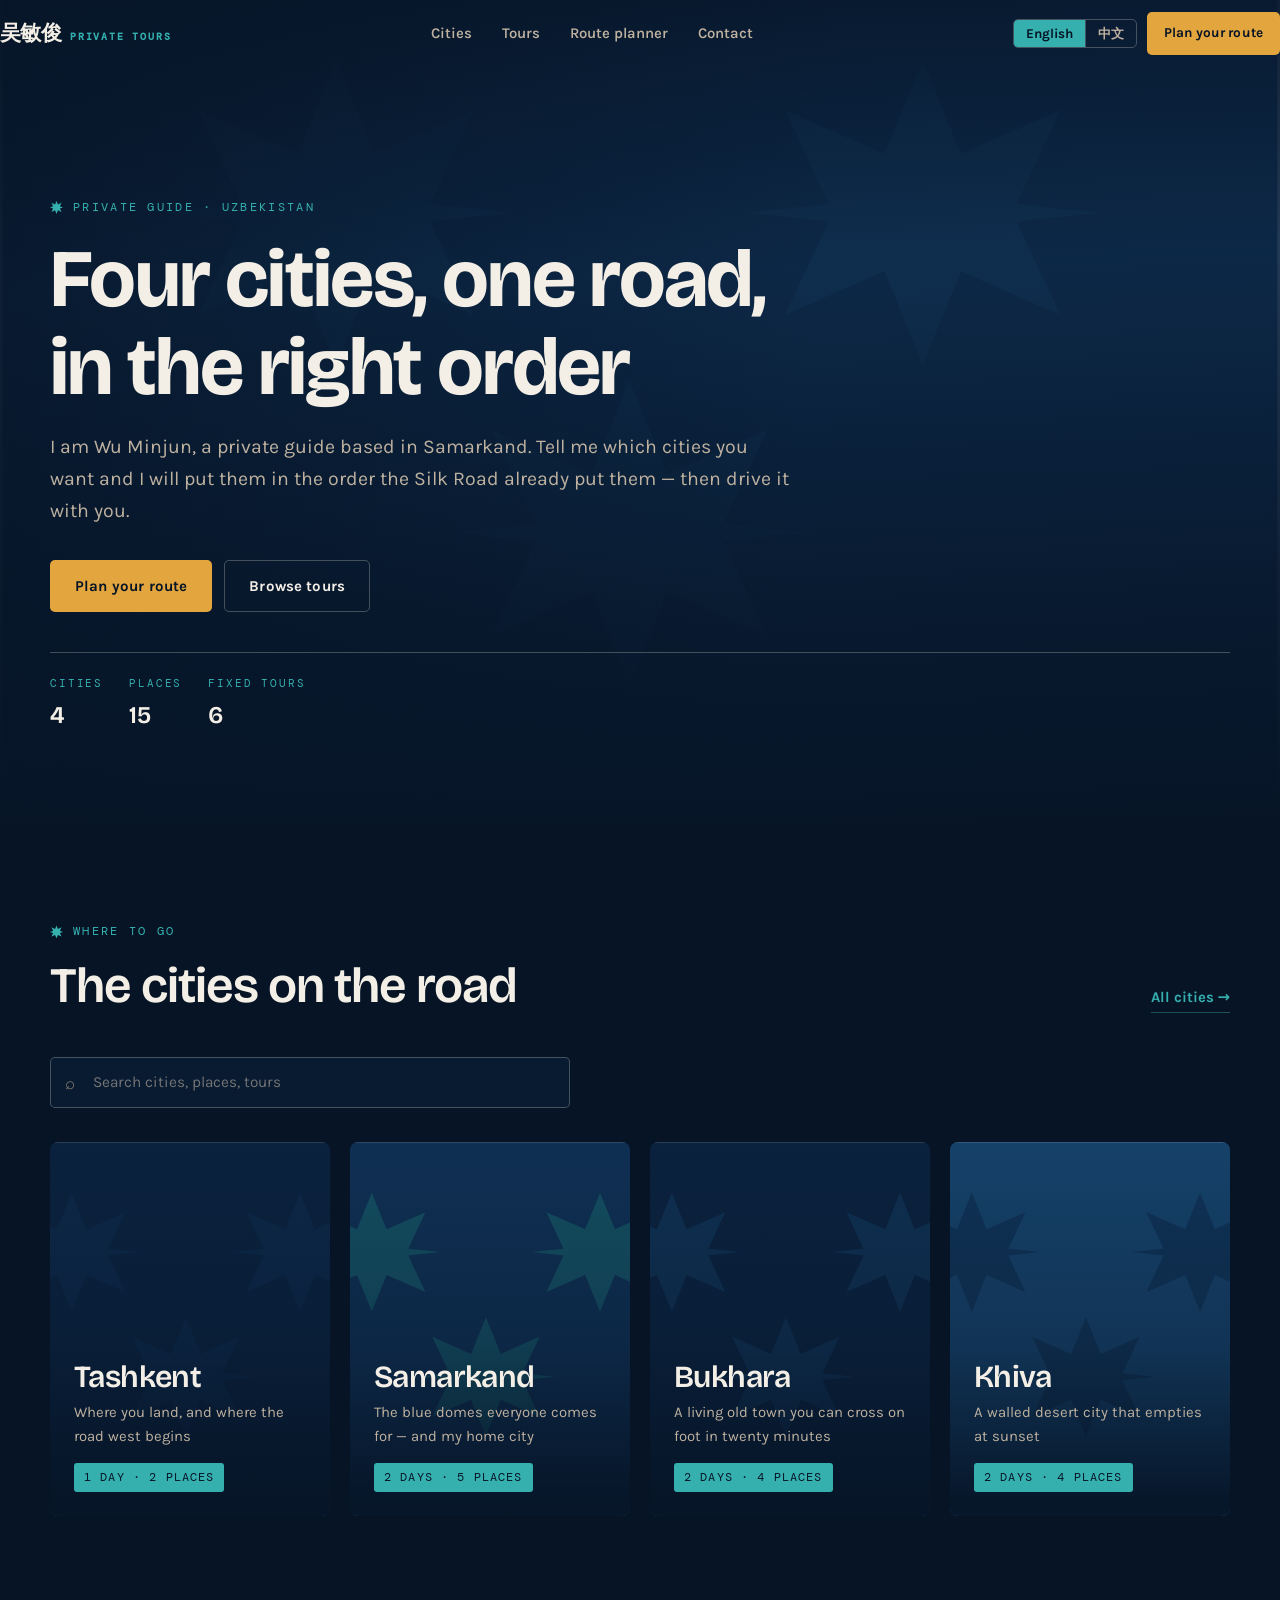
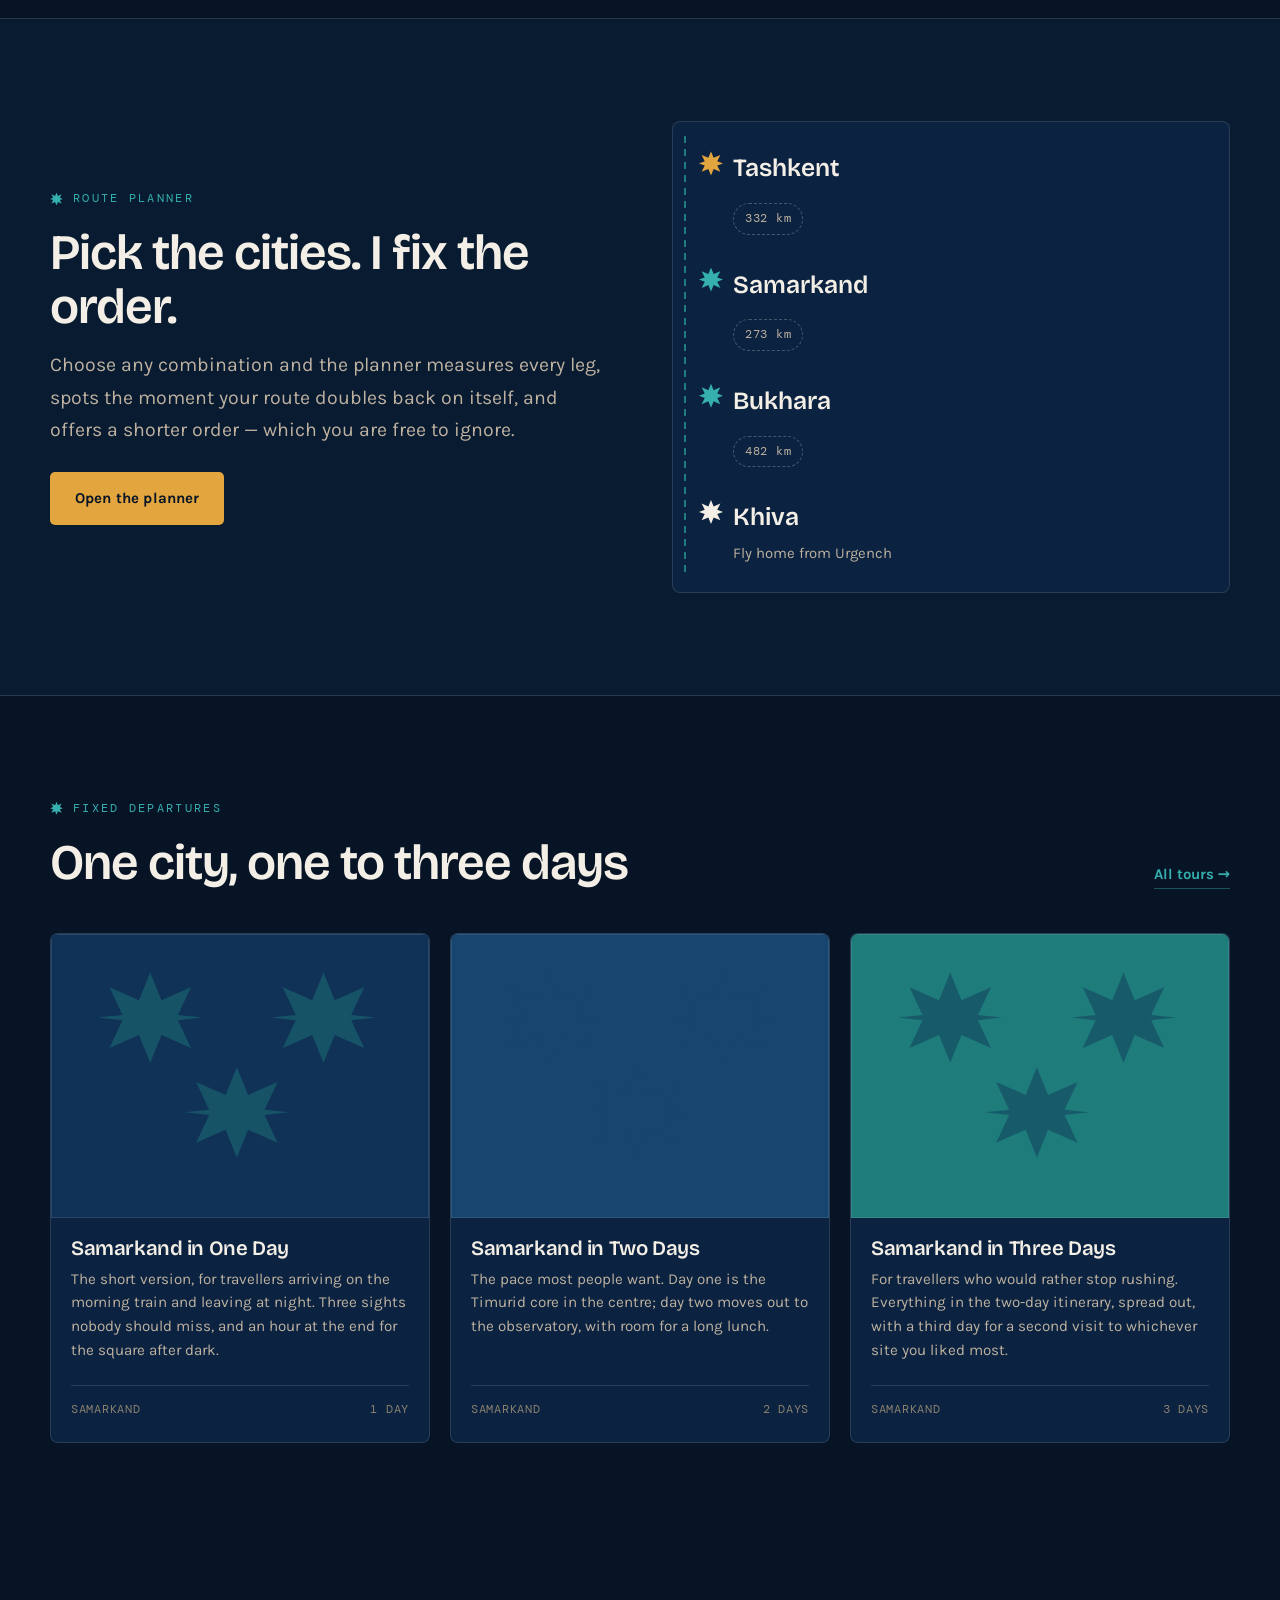
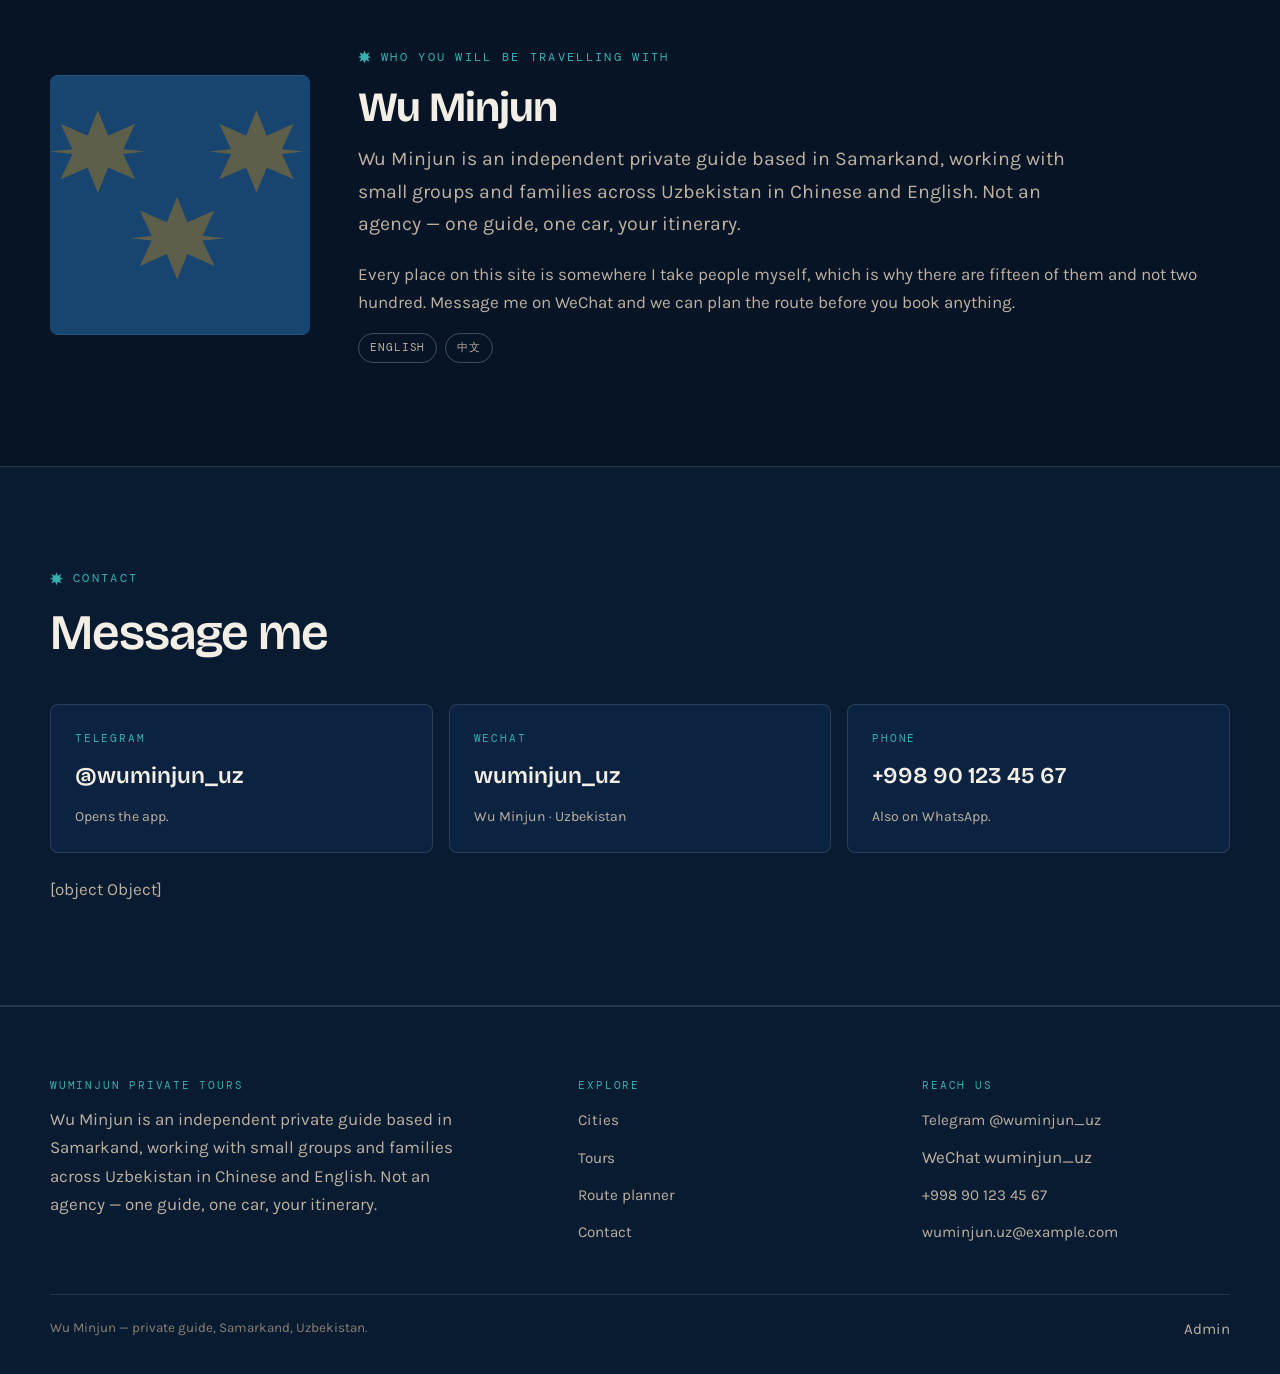
==== commit c32c29f6: "Add files via upload" ====
--- a/index.html
+++ b/index.html
@@ -3,13 +3,13 @@
 <head>
 <meta charset="utf-8">
 <meta name="viewport" content="width=device-width, initial-scale=1, viewport-fit=cover">
-<title>Karvon — Uzbekistan, in the order that makes sense</title>
-<meta name="description" content="Plan a Silk Road route across Uzbekistan, browse fixed one- to three-day city tours, and see every place we take travellers.">
+<title>吴敏俊 WuMinjun's Private Tours — Uzbekistan</title>
+<meta name="description" content="Private guide in Uzbekistan. Plan a Silk Road route across Tashkent, Samarkand, Bukhara and Khiva, or book a one- to three-day city tour. 中文 / English.">
 <meta name="theme-color" content="#061426">
 <meta property="og:type" content="website">
-<meta property="og:title" content="Karvon — Uzbekistan, in the order that makes sense">
-<meta property="og:description" content="Plan a Silk Road route across Uzbekistan, browse fixed one- to three-day city tours, and see every place we take travellers.">
-<meta property="og:image" content="https://picsum.photos/seed/karvon-hero-main/1200/630">
+<meta property="og:title" content="吴敏俊 WuMinjun's Private Tours — Uzbekistan">
+<meta property="og:description" content="Private guide in Uzbekistan. Plan a Silk Road route across Tashkent, Samarkand, Bukhara and Khiva, or book a one- to three-day city tour. 中文 / English.">
+<meta property="og:image" content="https://commons.wikimedia.org/wiki/Special:FilePath/Registan_square_Samarkand.jpg?width=1200">
 <meta name="twitter:card" content="summary_large_image">
 <link rel="icon" href="./assets/icons/favicon.svg">
 <link rel="preconnect" href="https://fonts.googleapis.com">
--- a/css/main.css
+++ b/css/main.css
@@ -152,6 +152,33 @@
   transition: border-color .16s ease, color .16s ease;
 }
 .textlink:hover { color: var(--saffron); border-bottom-color: var(--saffron); }
+
+/* ---------- language switcher ---------- */
+.lang { display: inline-flex; border: 1px solid var(--line-strong); border-radius: var(--radius); overflow: hidden; }
+.lang__btn {
+  padding: 7px 12px; background: transparent; border: 0; cursor: pointer;
+  color: var(--sand); font-size: .84rem; font-weight: 700; line-height: 1;
+  transition: background-color .15s ease, color .15s ease;
+}
+.lang__btn + .lang__btn { border-left: 1px solid var(--line-strong); }
+.lang__btn:hover { color: var(--chalk); background: rgba(244,239,230,.08); }
+.lang__btn[aria-pressed="true"] { background: var(--glaze); color: var(--lapis-900); }
+
+/* ---------- photo credit ---------- */
+.gallery__credit {
+  margin: 8px 0 0; font-family: var(--mono); font-size: .7rem;
+  color: var(--sand-dim); letter-spacing: .02em;
+}
+.gallery__credit a { color: var(--sand-dim); border-bottom: 1px solid rgba(190,177,160,.3); }
+.gallery__credit a:hover { color: var(--glaze); border-bottom-color: var(--glaze); }
+.gallery__credit:empty { display: none; }
+
+/* ---------- guide intro ---------- */
+.guide { display: grid; grid-template-columns: 260px 1fr; gap: clamp(24px, 4vw, 48px); align-items: center; }
+.guide__portrait { border-radius: var(--radius-lg); overflow: hidden; aspect-ratio: 1; background: var(--lapis-800); }
+.guide__portrait img { width: 100%; height: 100%; object-fit: cover; }
+.guide__name { font-family: var(--display); font-size: clamp(1.8rem, 3.4vw, 2.6rem); font-weight: 700; }
+.guide__langs { display: flex; gap: 8px; flex-wrap: wrap; margin-top: 16px; }
 
 /* ---------- nav ---------- */
 .nav {
@@ -592,7 +619,9 @@
 @media (max-width: 820px) {
   :root { --gutter: 18px; }
   body { font-size: 16px; }
-  .nav__links, .nav__actions .btn { display: none; }
+  .nav__links, .nav__actions .btn, .nav__actions .lang { display: none; }
+  .guide { grid-template-columns: 1fr; }
+  .guide__portrait { max-width: 220px; }
   .nav__burger { display: flex; }
   .split { grid-template-columns: 1fr !important; }
   .stat-row { grid-template-columns: 1fr; }
